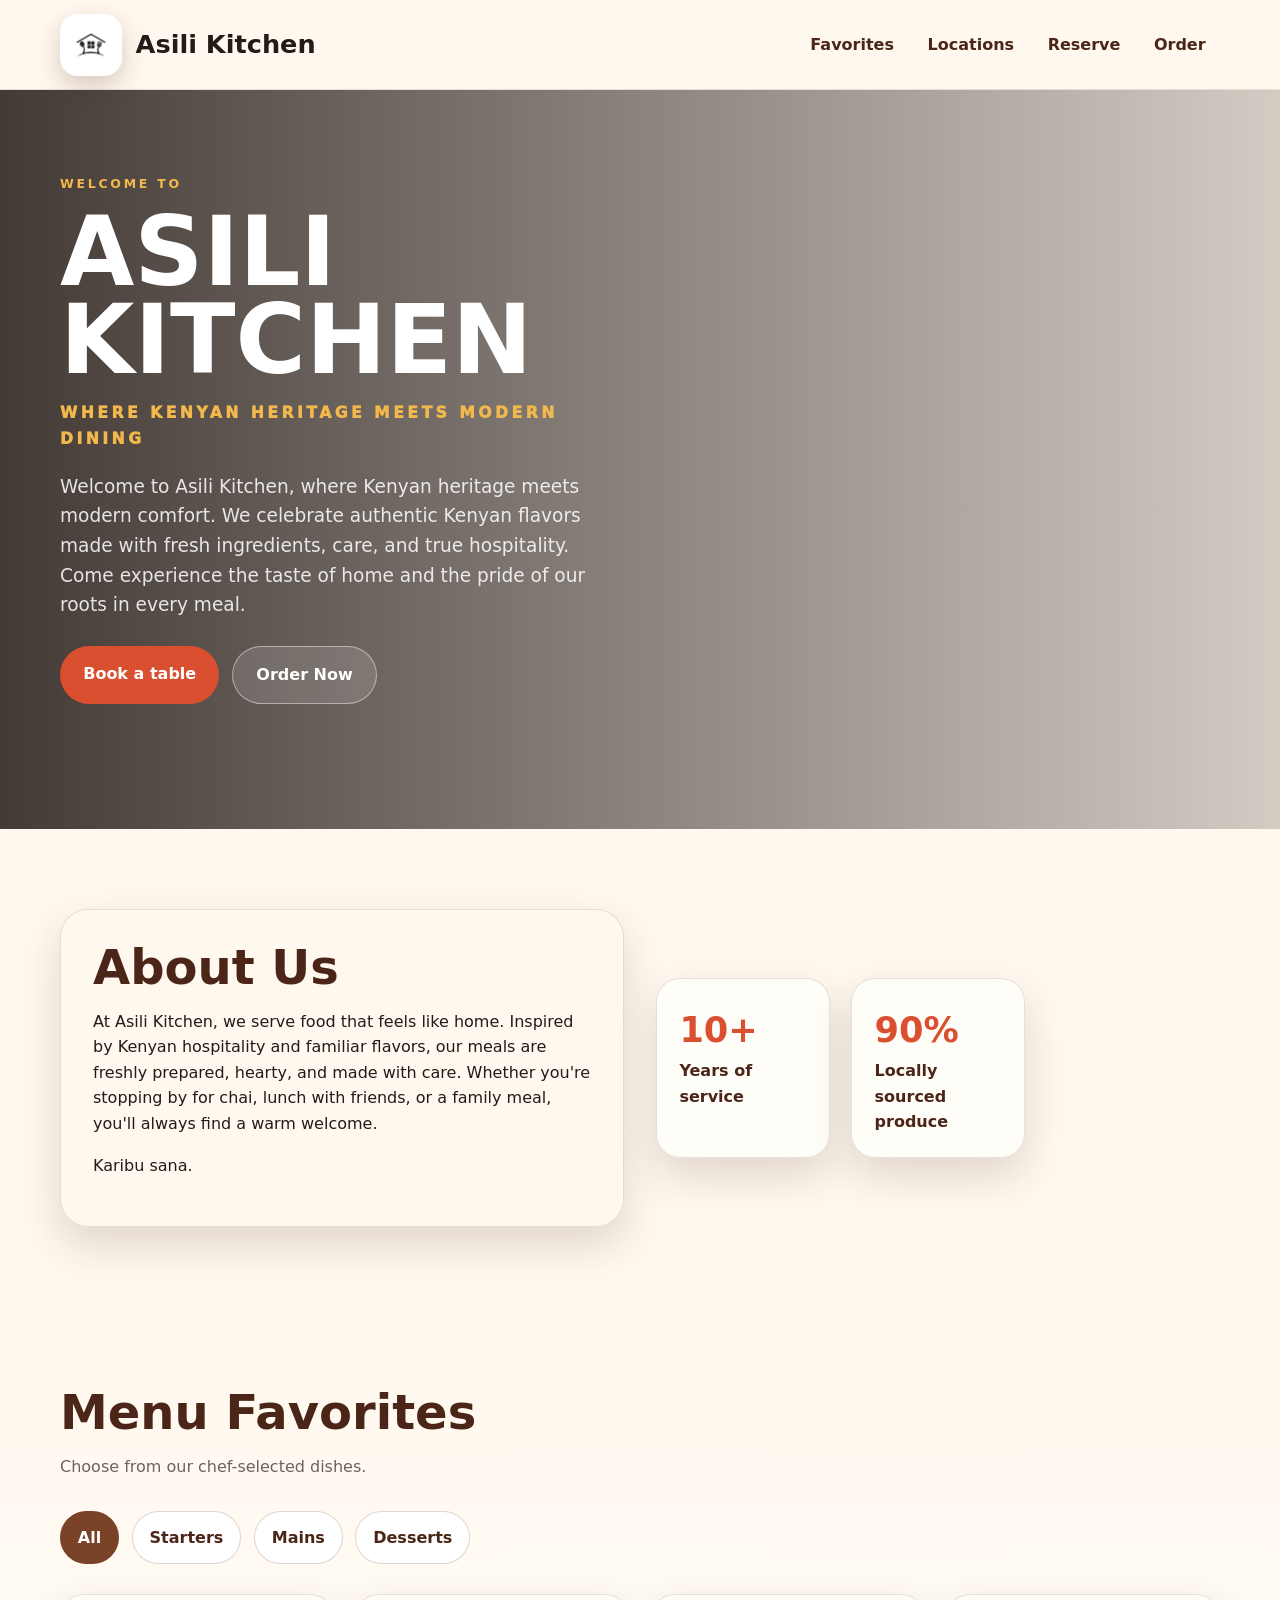
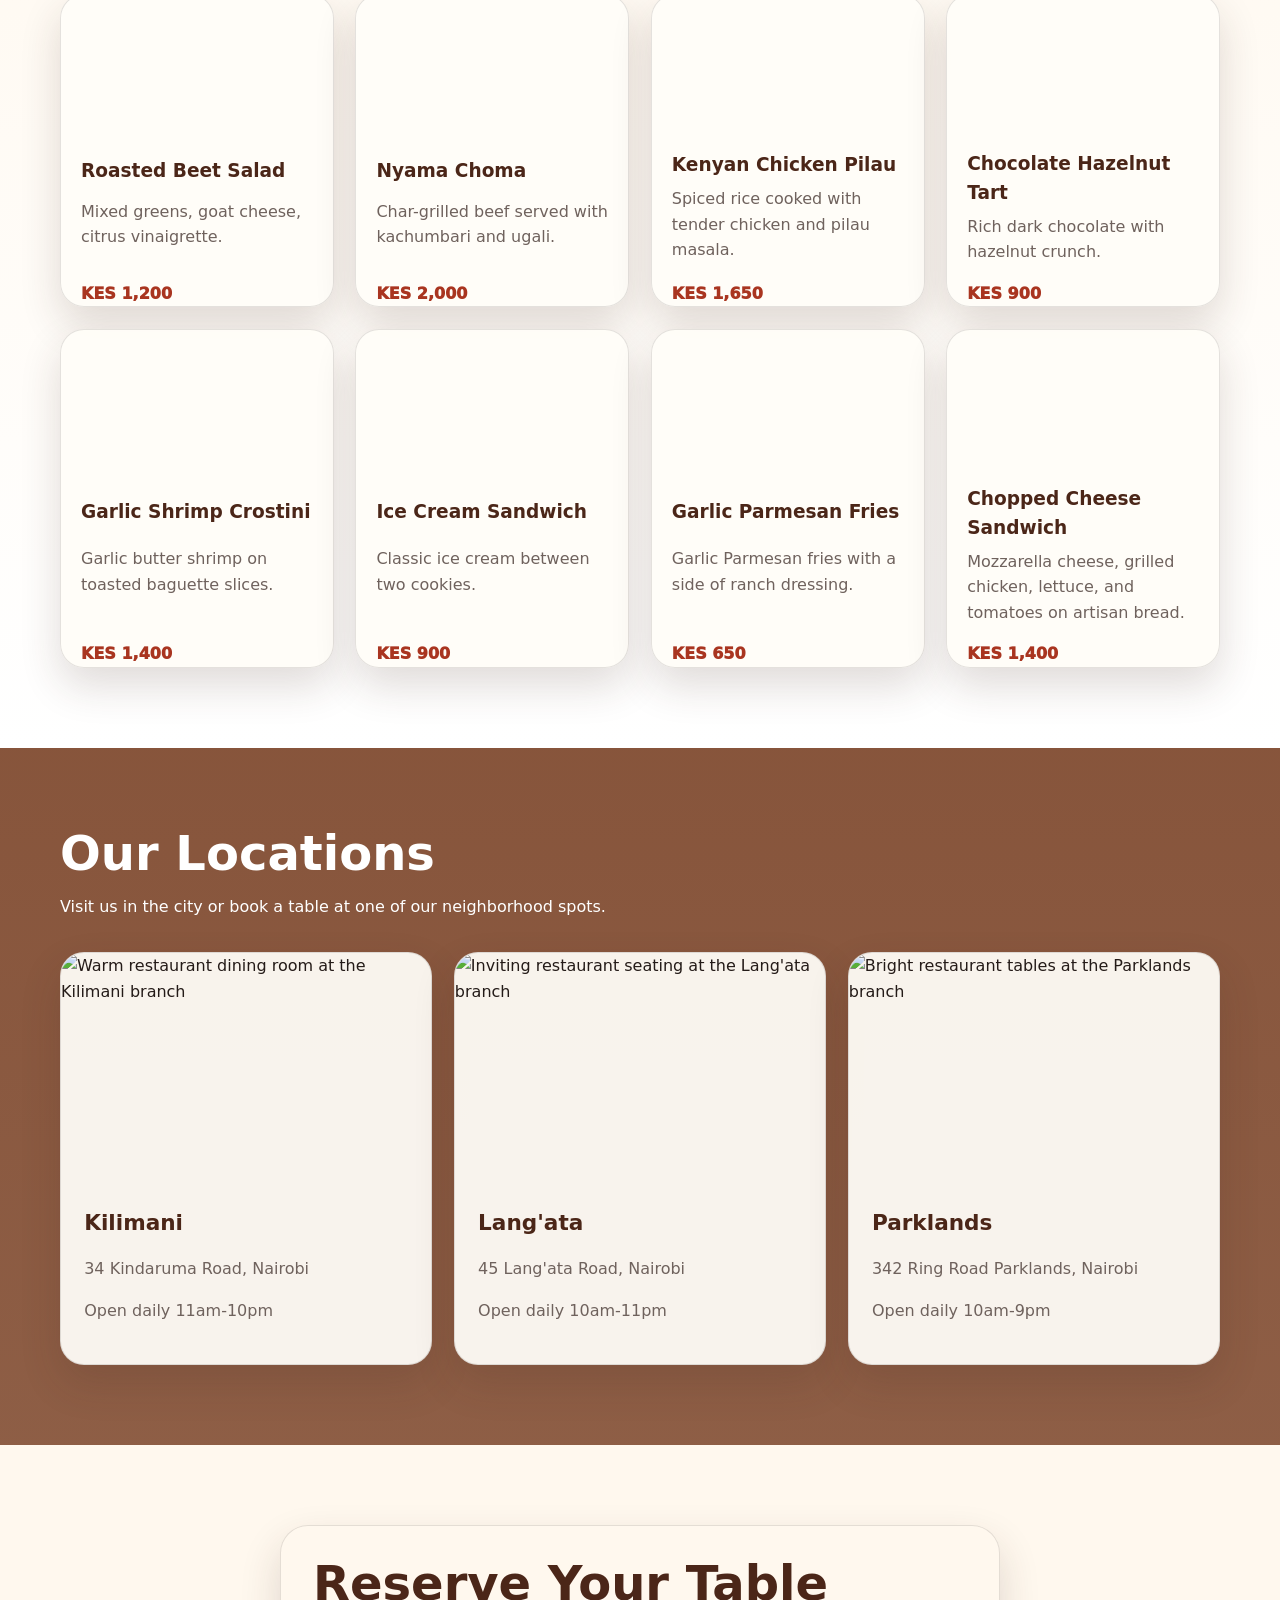
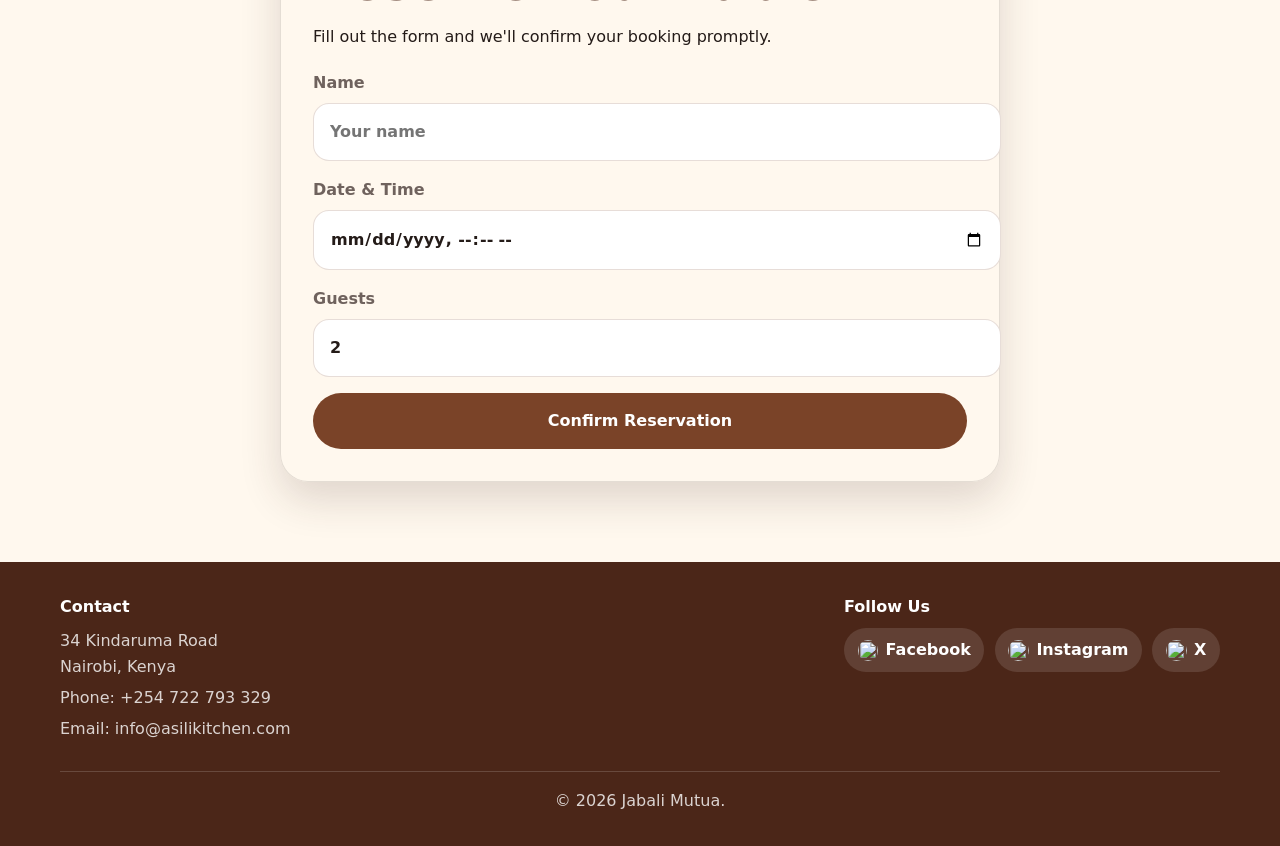
==== index.html @ 0e8536e6 "Initial commit" ====
<!DOCTYPE html>
<html lang="en">
<head>
  <meta charset="UTF-8">
  <meta name="viewport" content="width=device-width, initial-scale=1.0">
  <title>Asili Kitchen</title>
  <link rel="icon" href="assets/favicon.ico">
  <link rel="stylesheet" href="styles.css">
</head>
<body>
  <!-- Main navigation -->
  <header class="site-header">
    <div class="container header-inner">
      <div class="brand">
        <a href="#" class="logo-mark" aria-label="Asili Kitchen home">
          <img src="assets/logo.png" alt="Asili Kitchen logo">
        </a>
        <h1>Asili Kitchen</h1>
      </div>
      <nav class="site-nav">
        <a href="#menu">Favorites</a>
        <a href="#locations">Locations</a>
        <a href="#reserve">Reserve</a>
        <a href="order.html">Order</a>
      </nav>
      <button class="menu-toggle" id="menuToggle">Menu</button>
    </div>
  </header>

  <main>
    <!-- Hero section -->
    <section class="hero">
      <div class="container hero-content">
        <div>
          <span class="welcome1">Welcome to</span>
          <h2>ASILI KITCHEN</h2>
          <span class="welcome2">WHERE KENYAN HERITAGE MEETS MODERN DINING</span>
          <p id="welcometext">Welcome to Asili Kitchen, where Kenyan heritage meets modern comfort. We celebrate authentic Kenyan flavors made with fresh ingredients, care, and true hospitality. Come experience the taste of home and the pride of our roots in every meal.</p>

          <div class="hero-actions">
            <a class="button primary" href="#reserve">Book a table</a>
            <a class="button ghost" href="order.html">Order Now</a>
          </div>
        </div>
    
      </div>
    </section>

    <!-- About section -->
    <section id="about" class="section about-section">
      <div class="container split">
        <div>
          <h3>About Us</h3>
          <p>
            At Asili Kitchen, we serve food that feels like home. Inspired by Kenyan hospitality and familiar flavors, our meals are freshly prepared, hearty, and made with care. Whether you're stopping by for chai, lunch with friends, or a family meal, you'll always find a warm welcome.
          </p>
          <p>Karibu sana.</p>
        </div>
        <div class="stats-grid">
          <div>
            <strong>10+</strong>
            <span>Years of service</span>
          </div>
          <div>
            <strong>90%</strong>
            <span>Locally sourced produce</span>
          </div>
        </div>
      </div>
    </section>

    <!-- Menu highlights -->
    <section id="menu" class="section menu-section">
      <div class="container">
        <div class="section-header">
          <h3>Menu Favorites</h3>
          <p>Choose from our chef-selected dishes.</p>
        </div>
        <div class="menu-filters" id="menuFilters">
          <button class="filter active" data-category="all">All</button>
          <button class="filter" data-category="starters">Starters</button>
          <button class="filter" data-category="mains">Mains</button>
          <button class="filter" data-category="desserts">Desserts</button>
        </div>
        <div class="menu-grid" id="menuGrid">
          <article class="menu-item" data-category="starters" style="--menu-image: url('https://images.unsplash.com/photo-1512621776951-a57141f2eefd?auto=format&fit=crop&w=700&q=78');">
            <h4>Roasted Beet Salad</h4>
            <p>Mixed greens, goat cheese, citrus vinaigrette.</p>
            <span>KES 1,200</span>
          </article>
          <article class="menu-item" data-category="mains" style="--menu-image: url('https://commons.wikimedia.org/wiki/Special:FilePath/Nyama%20Choma%20%28BBQ%20the%20Kenyan%20way%29.jpg');">
            <h4>Nyama Choma</h4>
            <p>Char-grilled beef served with kachumbari and ugali.</p>
            <span>KES 2,000</span>
          </article>
          <article class="menu-item" data-category="mains" style="--menu-image: url('https://commons.wikimedia.org/wiki/Special:FilePath/Pilau%2C%20Samosa%2CFried%20Mutton%20and%20Kachumbari%20%28Mombasa%20Island%29.JPG');">
            <h4>Kenyan Chicken Pilau</h4>
            <p>Spiced rice cooked with tender chicken and pilau masala.</p>
            <span>KES 1,650</span>
          </article>
          <article class="menu-item" data-category="desserts" style="--menu-image: url('https://images.unsplash.com/photo-1488477181946-6428a0291777?auto=format&fit=crop&w=700&q=78');">
            <h4>Chocolate Hazelnut Tart</h4>
            <p>Rich dark chocolate with hazelnut crunch.</p>
            <span>KES 900</span>
          </article>
          <article class="menu-item" data-category="starters" style="--menu-image: url('https://images.unsplash.com/photo-1559847844-5315695dadae?auto=format&fit=crop&w=700&q=78');">
            <h4>Garlic Shrimp Crostini</h4>
            <p>Garlic butter shrimp on toasted baguette slices.</p>
            <span>KES 1,400</span>
          </article>
          <article class="menu-item" data-category="desserts" style="--menu-image: url('https://images.unsplash.com/photo-1563805042-7684c019e1cb?auto=format&fit=crop&w=700&q=78');">
            <h4>Ice Cream Sandwich</h4>
            <p>Classic ice cream between two cookies.</p>
            <span>KES 900</span>
          </article>
          <article class="menu-item" data-category="starters" style="--menu-image: url('https://images.unsplash.com/photo-1630384060421-cb20d0e0649d?auto=format&fit=crop&w=700&q=78');">
            <h4>Garlic Parmesan Fries</h4>
            <p>Garlic Parmesan fries with a side of ranch dressing.</p>
            <span>KES 650</span>
          </article>
          <article class="menu-item" data-category="mains" style="--menu-image: url('https://images.unsplash.com/photo-1550547660-d9450f859349?auto=format&fit=crop&w=700&q=78');">
            <h4>Chopped Cheese Sandwich</h4>
            <p>Mozzarella cheese, grilled chicken, lettuce, and tomatoes on artisan bread.</p>
            <span>KES 1,400</span>
          </article>
        </div>
      </div>
    </section>

    <!-- Restaurant locations -->
    <section id="locations" class="section locations-section">
      <div class="container">
        <div class="section-header">
          <h3>Our Locations</h3>
          <p>Visit us in the city or book a table at one of our neighborhood spots.</p>
        </div>
        <div class="locations-grid">
          <article class="card location-card">
            <img src="https://images.unsplash.com/photo-1555396273-367ea4eb4db5?auto=format&fit=crop&w=800&q=78" alt="Warm restaurant dining room at the Kilimani branch">
            <div class="location-body">
              <h4>Kilimani</h4>
              <p>34 Kindaruma Road, Nairobi</p>
              <p>Open daily 11am-10pm</p>
            </div>
          </article>
          <article class="card location-card">
            <img src="https://images.unsplash.com/photo-1517248135467-4c7edcad34c4?auto=format&fit=crop&w=800&q=78" alt="Inviting restaurant seating at the Lang'ata branch">
            <div class="location-body">
              <h4>Lang'ata</h4>
              <p>45 Lang'ata Road, Nairobi</p>
              <p>Open daily 10am-11pm</p>
            </div>
          </article>
          <article class="card location-card">
            <img src="https://images.unsplash.com/photo-1552566626-52f8b828add9?auto=format&fit=crop&w=800&q=78" alt="Bright restaurant tables at the Parklands branch">
            <div class="location-body">
              <h4>Parklands</h4>
              <p>342 Ring Road Parklands, Nairobi</p>
              <p>Open daily 10am-9pm</p>
            </div>
          </article>
        </div>
      </div>
    </section>

    <!-- Reservation form -->
    <section id="reserve" class="section reserve-section">
      <div class="container split">
        <div>
          <h3>Reserve Your Table</h3>
          <p>Fill out the form and we'll confirm your booking promptly.</p>
          <form id="reservationForm" class="reserve-form">
            <label>
              Name
              <input type="text" id="guestName" placeholder="Your name" required>
            </label>
            <label>
              Date & Time
              <input type="datetime-local" id="reservationDate" required>
            </label>
            <label>
              Guests
              <input type="number" id="guestCount" min="1" max="12" value="2" required>
            </label>
            <button class="button secondary" type="submit">Confirm Reservation</button>
          </form>
        </div>
      </div>
    </section>
  </main>

  <!-- Footer -->
  <footer class="site-footer">
    <div class="container footer-inner">
      <div class="footer-contact">
        <h4>Contact</h4>
        <p>34 Kindaruma Road<br>Nairobi, Kenya</p>
        <p>Phone: +254 722 793 329</p>
        <p>Email: info@asilikitchen.com</p>
      </div>
      <!-- Open Social Links in New Tab -->
      <div class="footer-social">
        <h4>Follow Us</h4>
        <div class="social-links">
          <ul>
            <li>
              <a href="https://facebook.com" target="_blank" rel="noopener">
                <img src=https://res.cloudinary.com/derxshkcm/image/upload/v1779034094/facebook_logo_hx44af.png alt="" class="social-icon">
                Facebook
              </a>
            </li>
            <li>
              <a href="https://instagram.com" target="_blank" rel="noopener">
                <img src=https://res.cloudinary.com/derxshkcm/image/upload/v1779034077/ig_logo_dpmk49.png alt="" class="social-icon">
                Instagram
              </a>
            </li>
            <li>
              <a href="https://x.com" target="_blank" rel="noopener">
                <img src=https://res.cloudinary.com/derxshkcm/image/upload/v1779034086/x_logo_pr4kzx.png alt="" class="social-icon">
                X
              </a>
            </li>
          </ul>
        </div>
      </div>
      <p class="footer-credit">&copy; 2026 Jabali Mutua.</p>
    </div>
  </footer>

  <script src="script.js"></script>
</body>
</html>
---- styles.css ----
/* Basic setup */

:root {
  --ink: #241b18;
  --muted: #6f625d;
  --cream: #fff8ee;
  --brown: #7a4328;
  --brown-dark: #4b2618;
  --tomato: #d94f30;
  --tomato-dark: #a93520;
  --honey: #f2b84b;
  --rose: #f8d6cb;
  --sky: #d8eef0;
  --border: rgba(36, 27, 24, 0.12);
  --shadow: 0 18px 40px rgba(61, 38, 28, 0.16);
}

html {
  scroll-behavior: smooth;
}

body {
  margin: 0;
  color: var(--ink);
  background: var(--cream);
  font-family: "Inter", "Segoe UI", system-ui, sans-serif;
  line-height: 1.6;
}

img {
  display: block;
  max-width: 100%;
}

button,
input {
  font: inherit;
}

a {
  color: inherit;
  text-decoration: none;
}

.container {
  width: min(1160px, calc(100% - 2rem));
  margin: 0 auto;
}

/* Header */
.site-header {
  position: sticky;
  top: 0;
  z-index: 10;
  background: rgba(255, 248, 238, 0.95);
  border-bottom: 1px solid var(--border);
}

.header-inner {
  display: flex;
  align-items: center;
  justify-content: space-between;
  gap: 1rem;
  padding: 0.85rem 0;
}

.brand {
  display: flex;
  align-items: center;
  gap: 0.85rem;
}

.brand h1 {
  margin: 0;
  font-size: 1.6rem;
}

.logo-mark {
  width: 56px;
  height: 56px;
  overflow: hidden;
  border: 3px solid white;
  border-radius: 18px;
  background: white;
  box-shadow: 0 10px 24px rgba(75, 38, 24, 0.22);
}

.logo-mark img {
  width: 100%;
  height: 100%;
  object-fit: cover;
}

.site-nav {
  display: flex;
  flex-wrap: wrap;
  gap: 0.3rem;
}

.site-nav a {
  padding: 0.7rem 0.9rem;
  border-radius: 999px;
  color: var(--brown-dark);
  font-weight: 800;
}

.site-nav a:hover {
  background: var(--sky);
  color: var(--tomato-dark);
}

.menu-toggle {
  display: none;
  border: 0;
  border-radius: 999px;
  background: var(--brown);
  color: white;
  cursor: pointer;
  font-weight: 800;
  padding: 0.85rem 1.1rem;
}

/* Buttons */
.button,
.filter,
.add-to-cart,
.cart-item button {
  border-radius: 999px;
  cursor: pointer;
  font-weight: 900;
}

.button {
  display: inline-block;
  border: 0;
  padding: 0.95rem 1.45rem;
}

.primary,
.add-to-cart {
  background: var(--tomato);
  color: white;
}

.primary:hover,
.add-to-cart:hover {
  background: var(--tomato-dark);
}

.secondary,
.cart-item button {
  background: var(--brown);
  color: white;
}

.ghost {
  border: 1px solid rgba(255, 255, 255, 0.45);
  background: rgba(255, 255, 255, 0.13);
  color: white;
}

/* Hero */
.hero {
  min-height: 595px;
  padding: 5rem 0 4rem;
  color: white;
  background:
    linear-gradient(90deg, rgba(36, 27, 24, 0.86), rgba(36, 27, 24, 0.2)),
    url(https://res.cloudinary.com/derxshkcm/image/upload/v1779034911/asili_kitchen_hero_1920x1080_optimized_uldnmy.png) center/cover;
}

.hero-content {
  display: grid;
  grid-template-columns: 1fr 1fr;
  align-items: center;
  gap: 3rem;
}

.welcome1 {
  color: var(--honey);
  font-size: 0.78rem;
  font-weight: 900;
  letter-spacing: 0.22em;
  text-transform: uppercase;
}

.welcome2 {
  color: var(--honey);
  font-size: 0.98rem;
  font-weight: 940;
  letter-spacing: 0.22em;
  text-transform: uppercase;
}

#welcometext {
  margin-top: 20px;
}

.hero h2 {
  max-width: 720px;
  margin: 0.75rem 0 1rem;
  font-size: 6rem;
  line-height: 0.92;
}

.hero p {
  max-width: 600px;
  margin: 0 0 1.6rem;
  color: rgba(255, 255, 255, 0.86);
  font-size: 1.16rem;
}

.hero-actions {
  display: flex;
  flex-wrap: wrap;
  gap: 0.8rem;
}

/* Shared page sections */
.section {
  padding: 5rem 0;
}

.section h3,
.menu-panel h2 {
  margin: 0 0 0.85rem;
  color: var(--brown-dark);
  font-size: 3rem;
  line-height: 1.05;
}

.section-header {
  max-width: 680px;
  margin-bottom: 2rem;
}

.section-header p,
.menu-item p,
.card p,
.reserve-form label {
  color: var(--muted);
}

.split {
  display: grid;
  grid-template-columns: 1fr 1fr;
  align-items: center;
  gap: 2rem;
}

.card,
.menu-item,
.menu-panel,
.cart-panel,
.stats-grid div {
  border: 1px solid var(--border);
  border-radius: 24px;
  background: rgba(255, 253, 248, 0.94);
  box-shadow: var(--shadow);
}

/* About */
.about-section {
  background:
    linear-gradient(rgba(255, 248, 238, 0.42), rgba(255, 248, 238, 0.42)),
    url("https://images.unsplash.com/photo-1552566626-52f8b828add9?auto=format&fit=crop&w=1500&q=80") center/cover;
}

.about-section .split > div:first-child,
.reserve-section .split > div:first-child {
  border: 1px solid var(--border);
  border-radius: 28px;
  background: rgba(255, 248, 238, 0.9);
  box-shadow: var(--shadow);
  padding: 2rem;
}

.stats-grid {
  display: grid;
  grid-template-columns: repeat(3, 1fr);
  gap: 1.35rem;
}

.stats-grid div {
  padding: 1.4rem;
}

.stats-grid strong {
  display: block;
  color: var(--tomato);
  font-size: 2.2rem;
}

.stats-grid span {
  color: var(--brown-dark);
  font-weight: 800;
}

/* Menu cards */
.menu-section {
  background: linear-gradient(var(--cream), white);
}

.menu-filters {
  display: flex;
  flex-wrap: wrap;
  gap: 0.8rem;
  margin: 1.2rem 0 1.9rem;
}

.filter {
  border: 1px solid rgba(122, 67, 40, 0.22);
  background: white;
  color: var(--brown-dark);
  padding: 0.78rem 1.05rem;
}

.filter:hover,
.filter.active {
  background: var(--brown);
  color: white;
}

.menu-grid,
.locations-grid {
  display: grid;
  gap: 1.35rem;
}

.menu-grid {
  grid-template-columns: repeat(auto-fit, minmax(245px, 1fr));
}

.menu-item {
  display: grid;
  min-height: 270px;
  overflow: hidden;
  padding: 0;
}

/* The food image comes from --menu-image in each HTML menu item. */
.menu-item::before {
  content: "";
  min-height: 136px;
  background: var(--menu-image) center/cover;
}

.menu-item h4,
.menu-item p,
.menu-item span,
.menu-item .add-to-cart {
  margin-left: 1.25rem;
  margin-right: 1.25rem;
}

.menu-item h4 {
  margin-top: 1.1rem;
  margin-bottom: 0.35rem;
  color: var(--brown-dark);
  font-size: 1.16rem;
}

.menu-item p {
  margin-top: 0;
}

.menu-item span {
  align-self: end;
  color: var(--tomato-dark);
  font-weight: 950;
}

.add-to-cart {
  justify-self: start;
  margin-top: 0.85rem;
  margin-bottom: 1.25rem;
  border: 0;
  padding: 0.7rem 1rem;
}

/* Locations */
.locations-section {
  color: white;
  background:
    linear-gradient(rgba(122, 67, 40, 0.9), rgba(122, 67, 40, 0.85)),
    url("https://images.unsplash.com/photo-1514933651103-005eec06c04b?auto=format&fit=crop&w=1600&q=80") center/cover;
}

.locations-section h3,
.locations-section .section-header p {
  color: white;
}

.locations-grid {
  grid-template-columns: repeat(auto-fit, minmax(240px, 1fr));
}

.card {
  padding: 1.6rem;
}

.location-card {
  overflow: hidden;
  padding: 0;
  color: var(--ink);
}

.location-card img {
  width: 100%;
  aspect-ratio: 16 / 10;
  object-fit: cover;
}

.location-body {
  padding: 1.35rem 1.45rem 1.5rem;
}

.card h4 {
  margin: 0 0 0.65rem;
  color: var(--brown-dark);
  font-size: 1.35rem;
}

/* Reservation */
.reserve-section {
  background:
    url(https://res.cloudinary.com/derxshkcm/image/upload/v1779038461/asili_kitchen_darker_v2_zjpjy0.png) center/cover;
}

.reserve-section .split {
  grid-template-columns: minmax(0, 720px);
  justify-content: center;
}

.reserve-form {
  display: grid;
  gap: 1rem;
  margin-top: 1.3rem;
}

.reserve-form label {
  display: grid;
  gap: 0.45rem;
  font-weight: 800;
}

.reserve-form input {
  width: 100%;
  border: 1px solid rgba(122, 67, 40, 0.18);
  border-radius: 16px;
  background: white;
  color: var(--ink);
  padding: 0.95rem 1rem;
}

.reserve-form input:focus {
  outline: 3px solid rgba(122, 67, 40, 0.15);
}

/* Footer */
.site-footer {
  background: var(--brown-dark);
  color: rgba(255, 255, 255, 0.8);
}

.footer-inner {
  display: grid;
  grid-template-columns: 1fr auto;
  gap: 1.5rem;
  padding: 2rem 0;
}

.site-footer h4 {
  margin: 0 0 0.55rem;
  color: white;
}

.site-footer p {
  margin: 0.35rem 0 0;
}

.social-links ul {
  display: flex;
  flex-wrap: wrap;
  justify-content: flex-end;
  gap: 0.65rem;
  margin: 0;
  padding: 0;
  list-style: none;
}

.social-links a {
  display: inline-flex;
  align-items: center;
  gap: 0.45rem;
  border-radius: 999px;
  background: rgba(255, 255, 255, 0.12);
  color: white;
  font-weight: 900;
  padding: 0.58rem 0.85rem;
}

.social-icon {
  width: 1.3rem;
  height: 1.3rem;
  border-radius: 50%;
}


.social-links a:hover {
  background: var(--tomato);
}

.footer-credit {
  grid-column: 1 / -1;
  padding-top: 1rem;
  border-top: 1px solid rgba(255, 255, 255, 0.16);
  text-align: center;
}

/* Order page */
.order-section {
  min-height: calc(100vh - 90px);
  padding: 4rem 0;
  background:
    linear-gradient(rgba(255, 248, 238, 0.9), rgba(255, 248, 238, 0.9)),
    url("https://images.unsplash.com/photo-1504674900247-0877df9cc836?auto=format&fit=crop&w=1800&q=82") center/cover;
}

.order-layout {
  display: grid;
  grid-template-columns: 2fr 1fr;
  gap: 1.6rem;
  align-items: start;
}

.menu-panel,
.cart-panel {
  padding: 1.6rem;
}

.cart-panel {
  position: sticky;
  top: 6.5rem;
}

.cart-panel h3 {
  margin-top: 0;
  color: var(--brown-dark);
  font-size: 1.75rem;
}

.cart-item {
  display: grid;
  grid-template-columns: 1fr auto;
  gap: 0.5rem 0.8rem;
  align-items: center;
  padding: 0.9rem 0;
  border-bottom: 1px solid var(--border);
}

.cart-item button {
  grid-column: 1 / -1;
  justify-self: start;
  border: 0;
  font-size: 0.9rem;
  padding: 0.55rem 0.85rem;
}

.cart-total {
  margin: 1.2rem 0;
  border-radius: 18px;
  background: var(--rose);
  color: var(--tomato-dark);
  padding: 1rem;
  text-align: center;
}

/* For smaller screens */
@media (max-width: 920px) {
  .hero {
    min-height: auto;
  }

  .hero-content,
  .split,
  .order-layout {
    grid-template-columns: 1fr;
  }

  .hero h2 {
    font-size: 5rem;
  }

  .stats-grid {
    grid-template-columns: 1fr;
  }

  .cart-panel {
    position: static;
  }
}

@media (max-width: 720px) {
  .header-inner {
    flex-wrap: wrap;
  }

  .site-nav {
    display: none;
    width: 100%;
    padding-top: 0.65rem;
  }

  .site-nav.open {
    display: grid;
    grid-template-columns: 1fr 1fr;
  }

  .menu-toggle {
    display: inline-block;
  }

  .hero {
    padding: 3rem 0;
  }

  .hero h2 {
    font-size: 4rem;
  }

  .section {
    padding: 3.5rem 0;
  }

  .menu-grid,
  .locations-grid {
    grid-template-columns: 1fr;
  }

  .footer-inner {
    grid-template-columns: 1fr;
    text-align: center;
  }

  .social-links ul {
    justify-content: center;
  }
}
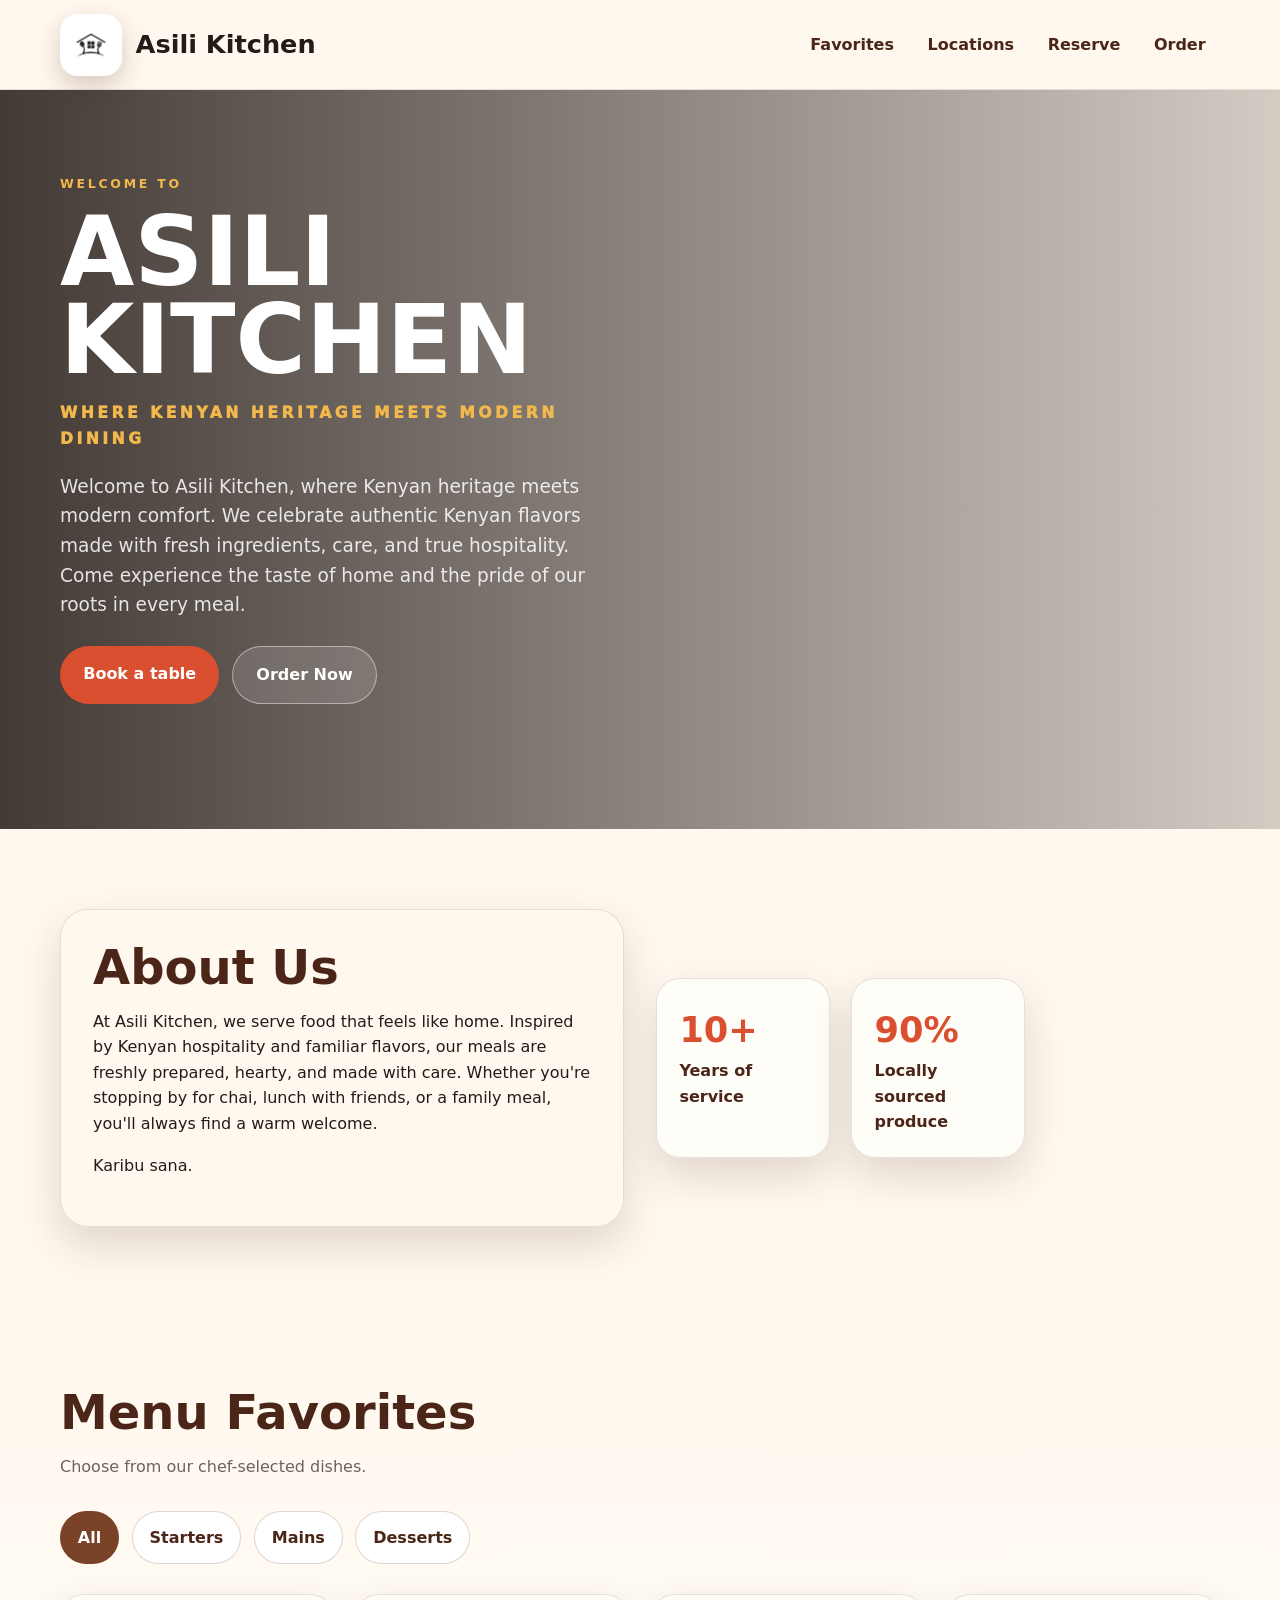
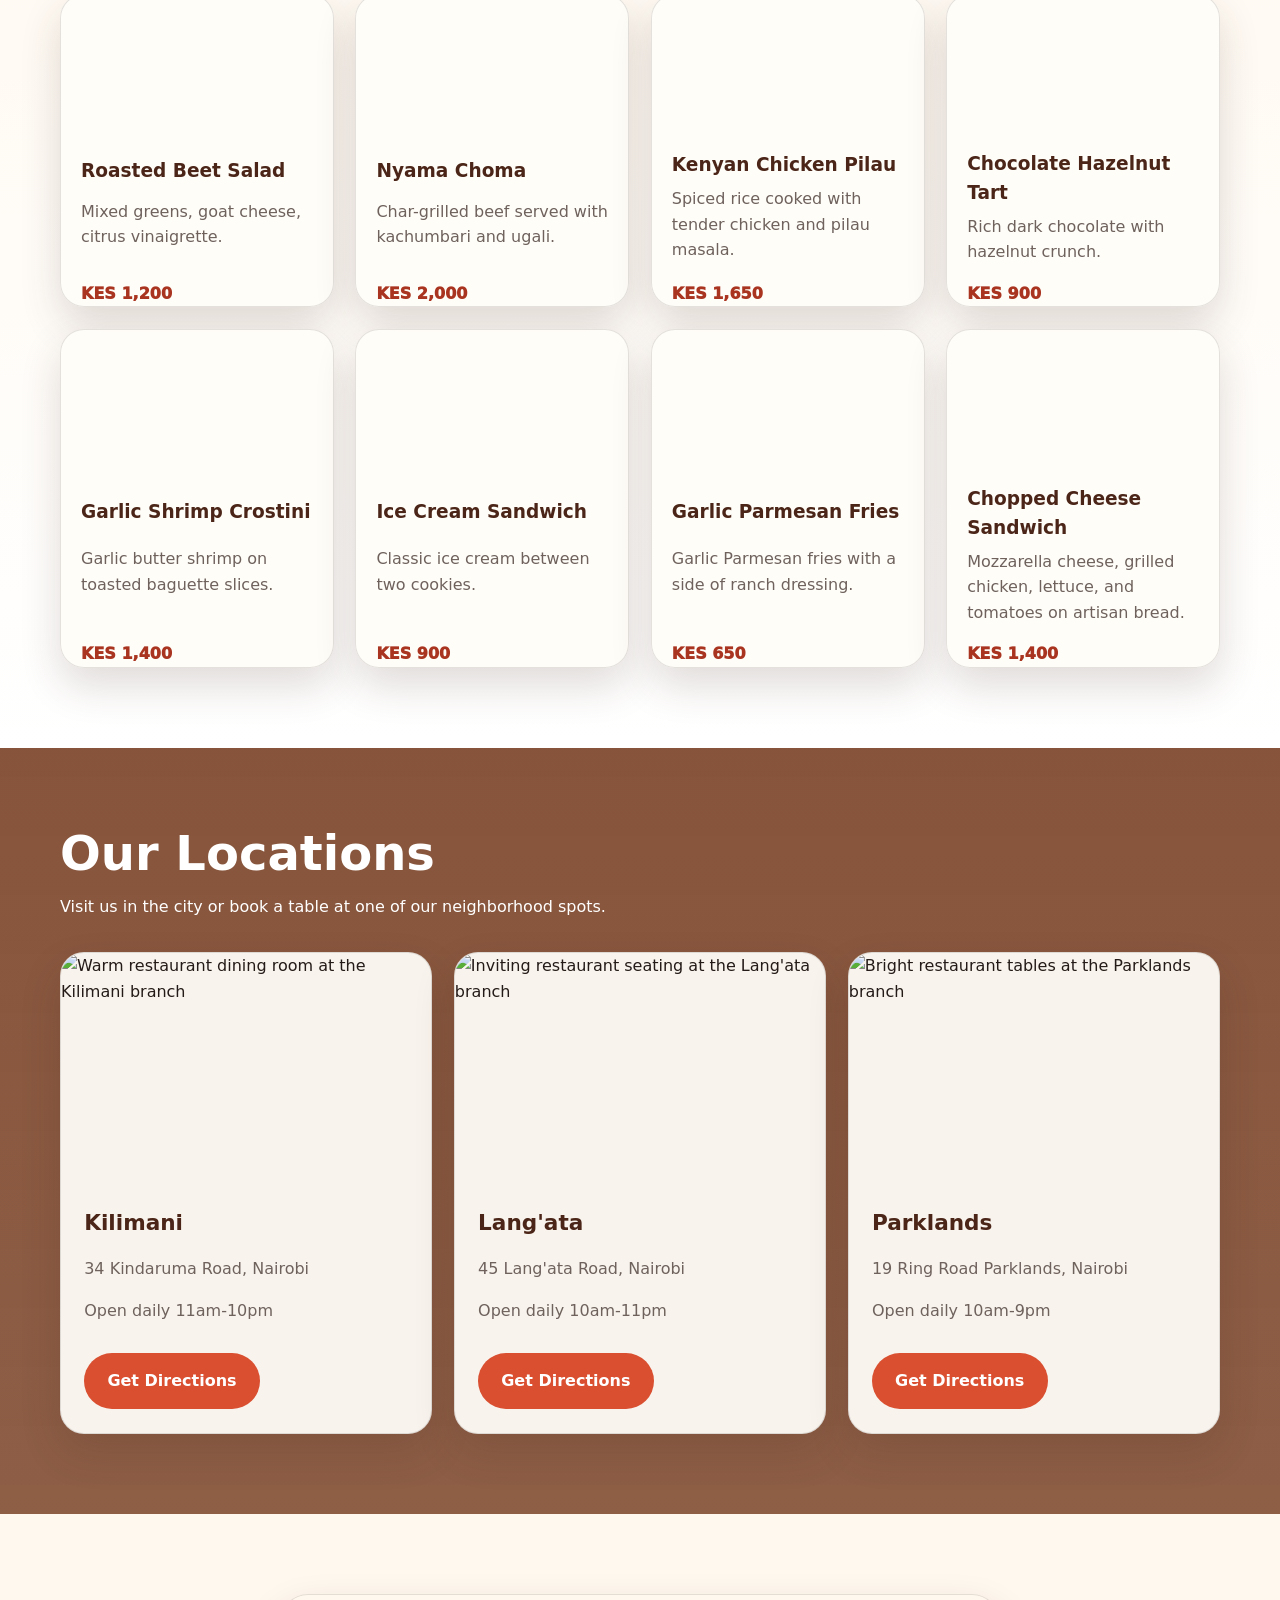
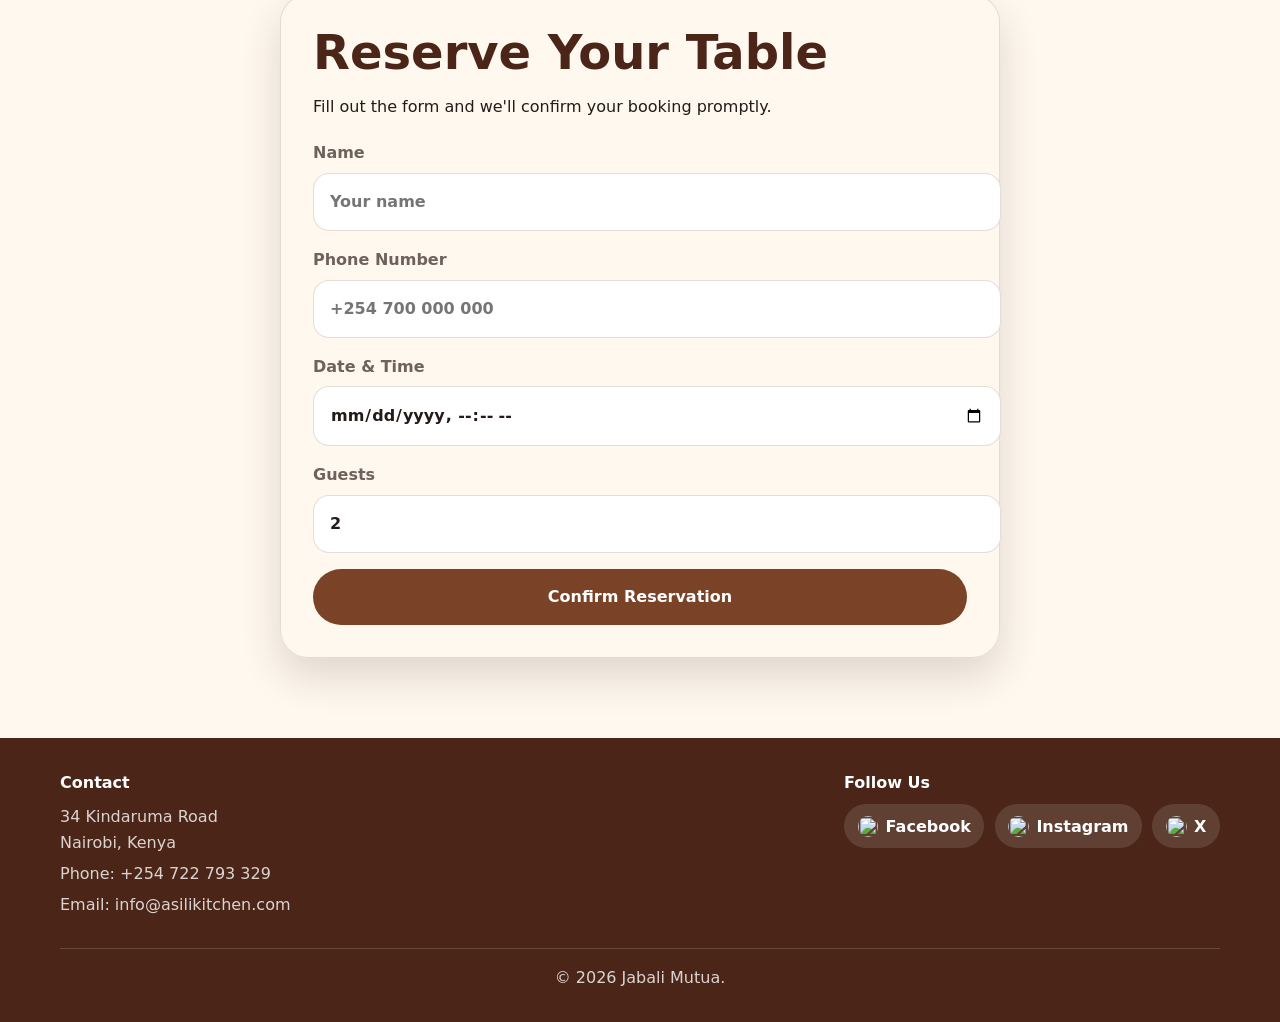
==== commit fb12b70e: "modified:   index.html modified:   script.js modified:   styles.css" ====
--- a/index.html
+++ b/index.html
@@ -141,6 +141,7 @@
               <h4>Kilimani</h4>
               <p>34 Kindaruma Road, Nairobi</p>
               <p>Open daily 11am-10pm</p>
+              <a class="button directions-button" href="https://www.google.com/maps/dir/?api=1&destination=34%20Kindaruma%20Road%2C%20Nairobi%2C%20Kenya" target="_blank" rel="noopener">Get Directions</a>
             </div>
           </article>
           <article class="card location-card">
@@ -149,14 +150,16 @@
               <h4>Lang'ata</h4>
               <p>45 Lang'ata Road, Nairobi</p>
               <p>Open daily 10am-11pm</p>
+              <a class="button directions-button" href="https://www.google.com/maps/dir/?api=1&destination=45%20Lang%27ata%20Road%2C%20Nairobi%2C%20Kenya" target="_blank" rel="noopener">Get Directions</a>
             </div>
           </article>
           <article class="card location-card">
             <img src="https://images.unsplash.com/photo-1552566626-52f8b828add9?auto=format&fit=crop&w=800&q=78" alt="Bright restaurant tables at the Parklands branch">
             <div class="location-body">
               <h4>Parklands</h4>
-              <p>342 Ring Road Parklands, Nairobi</p>
+              <p>19 Ring Road Parklands, Nairobi</p>
               <p>Open daily 10am-9pm</p>
+              <a class="button directions-button" href="https://www.google.com/maps/dir/?api=1&destination=19%20Ring%20Road%20Parklands%2C%20Nairobi%2C%20Kenya" target="_blank" rel="noopener">Get Directions</a>
             </div>
           </article>
         </div>
@@ -173,6 +176,10 @@
             <label>
               Name
               <input type="text" id="guestName" placeholder="Your name" required>
+            </label>
+            <label>
+              Phone Number
+              <input type="tel" id="guestPhone" placeholder="+254 700 000 000" required>
             </label>
             <label>
               Date & Time
--- a/styles.css
+++ b/styles.css
@@ -415,6 +415,16 @@
   padding: 1.35rem 1.45rem 1.5rem;
 }
 
+.directions-button {
+  margin-top: 0.85rem;
+  background: var(--tomato);
+  color: white;
+}
+
+.directions-button:hover {
+  background: var(--tomato-dark);
+}
+
 .card h4 {
   margin: 0 0 0.65rem;
   color: var(--brown-dark);
